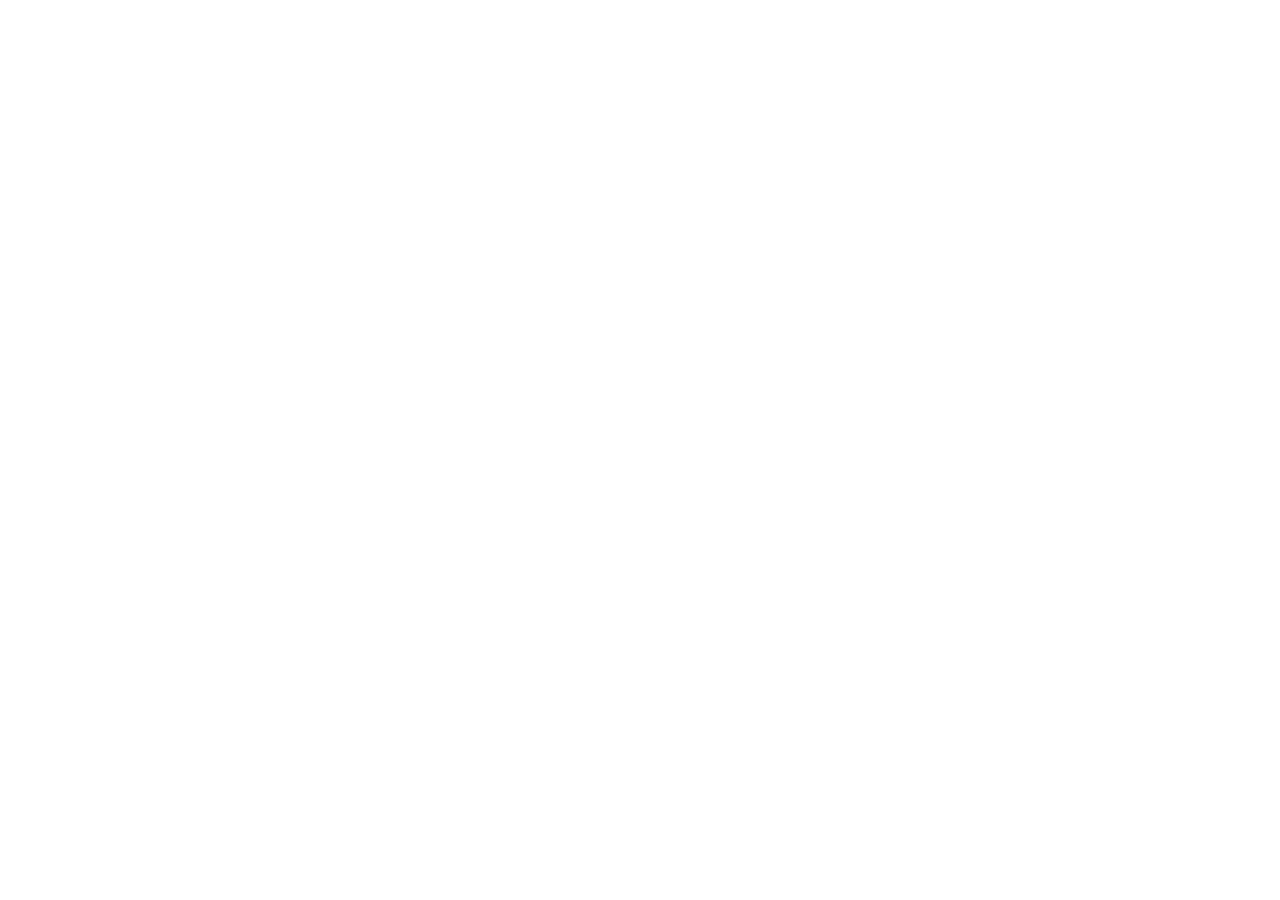
==== index.html @ db30e6fa "intial test commit" ====
<!doctype html>
<html lang="en">

<head>
<meta charset="UTF-8"/>
<meta name="viewport" content="width=device-width, initial-scale=1.0   "/>

<title>Open When Letters </title>

<link rel="stylesheet " href="style.css" />





</head>






</html>
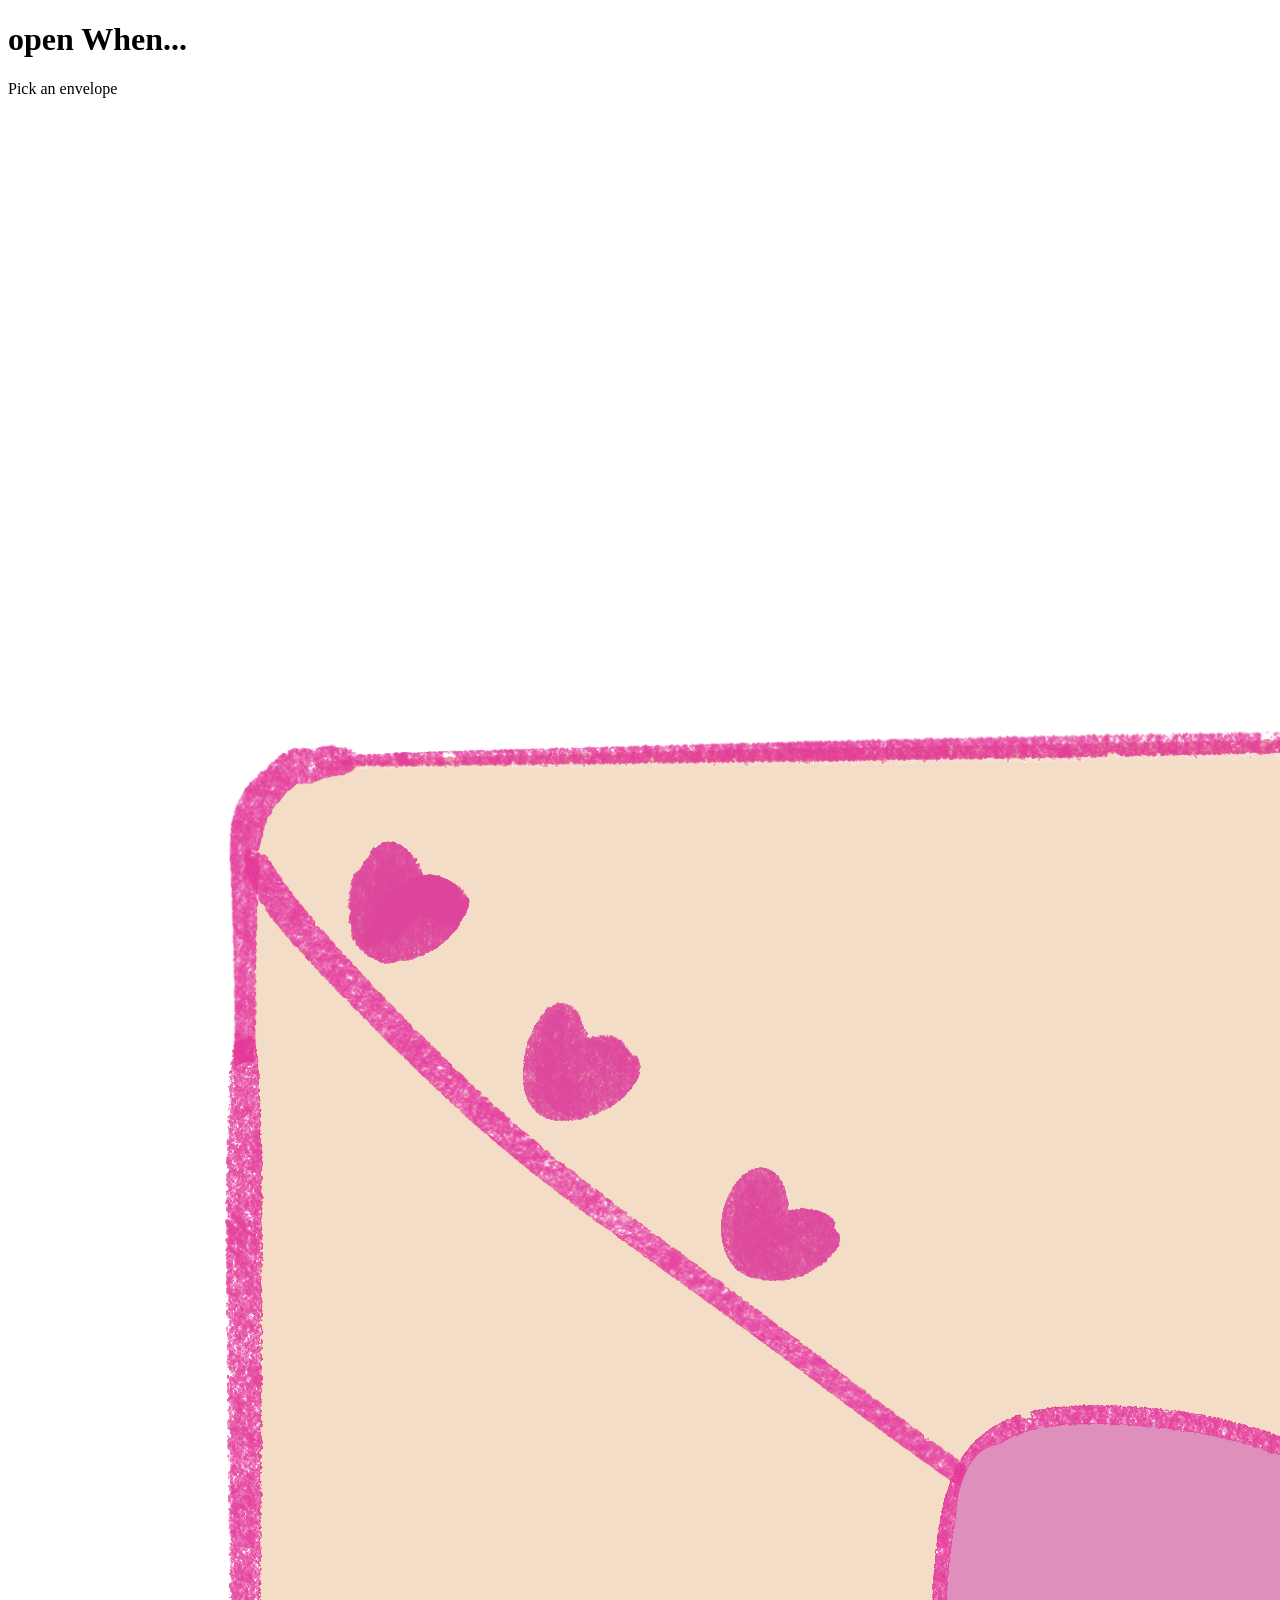
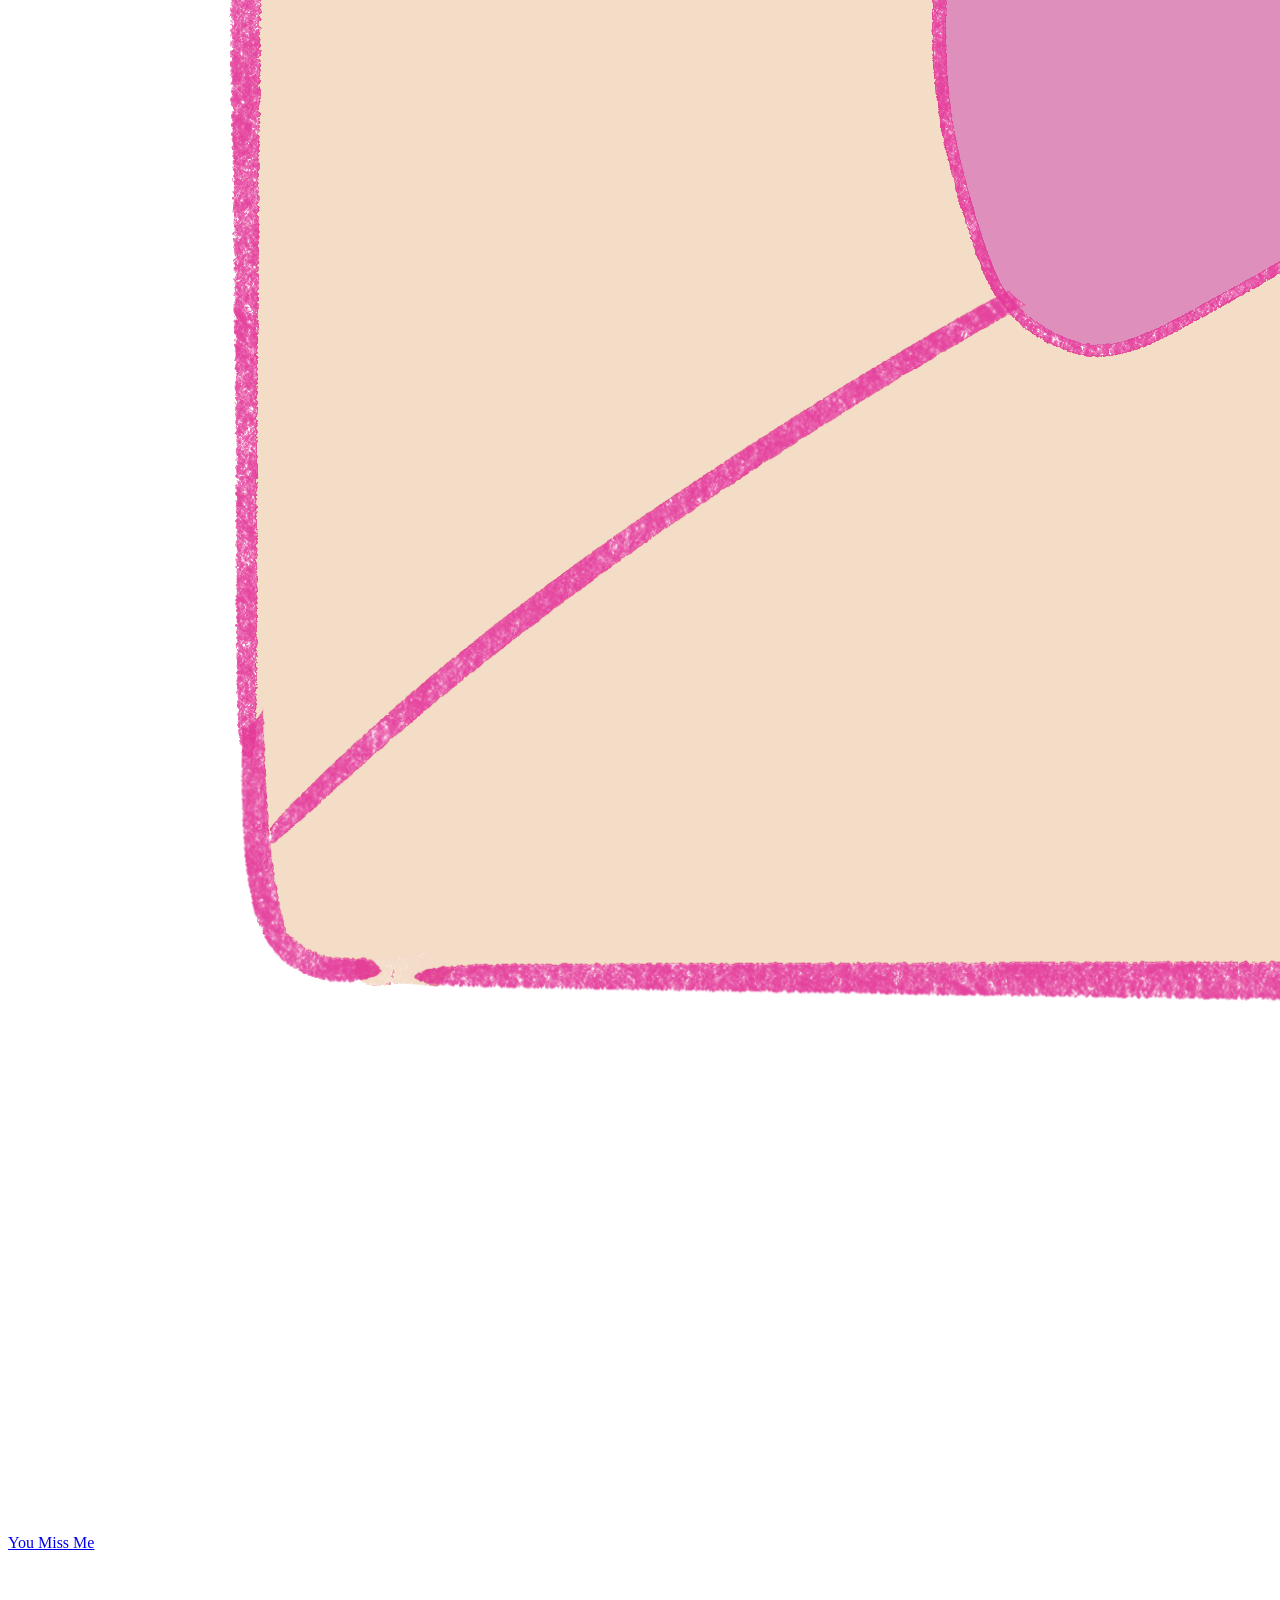
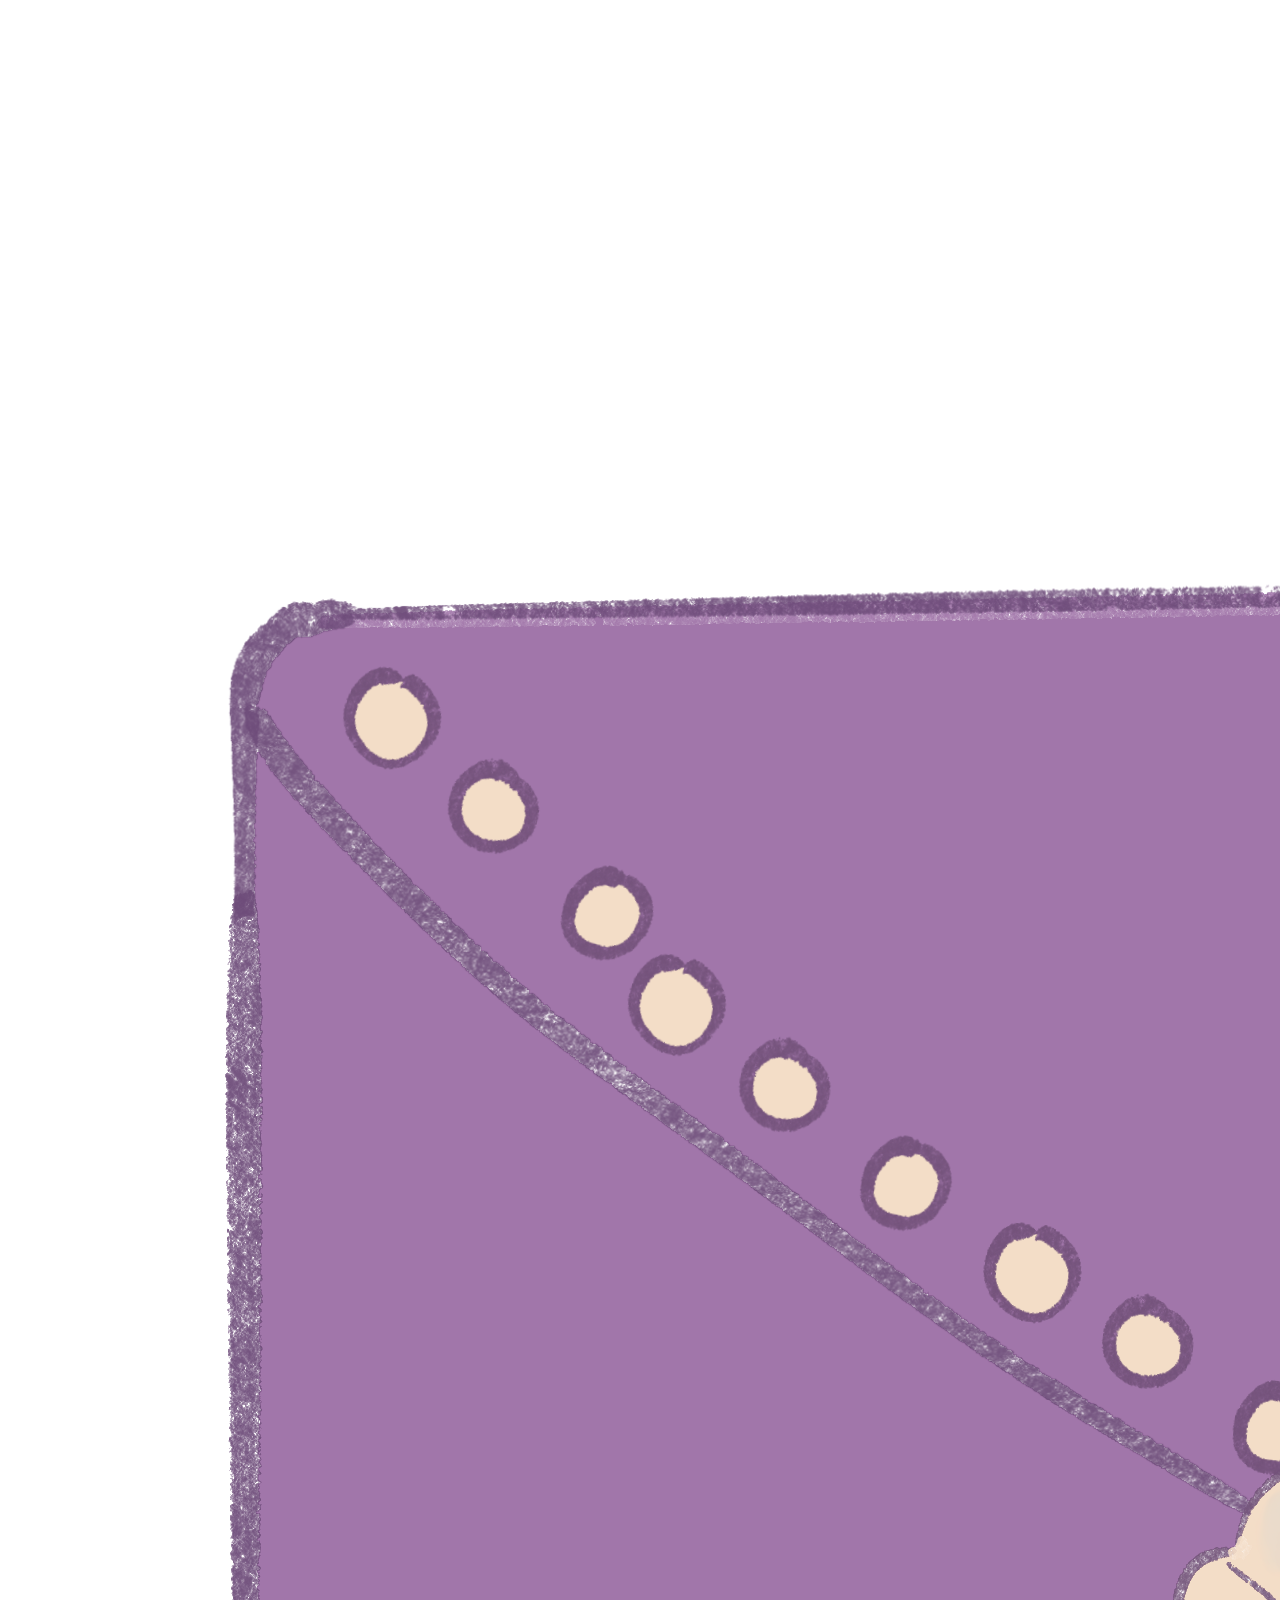
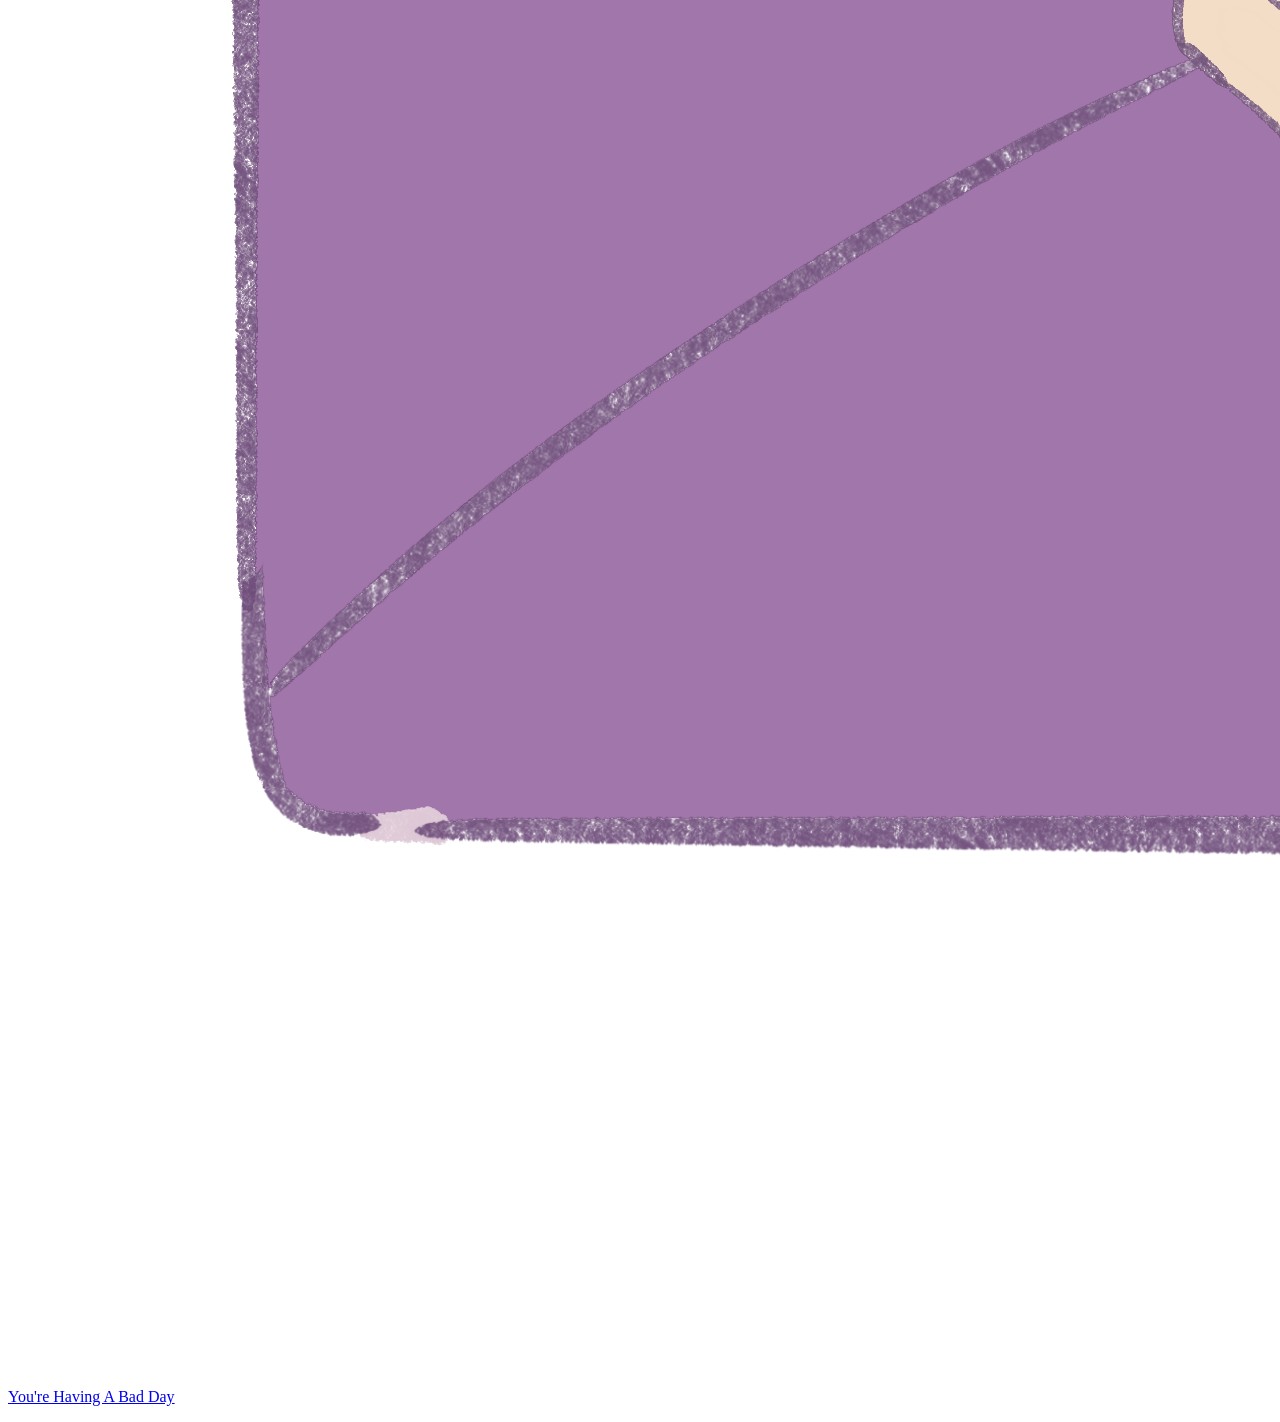
==== commit 731903ff: "add miss you and bad day letter in html" ====
--- a/index.html
+++ b/index.html
@@ -12,10 +12,50 @@
 
 
 
+</head>
+
+<body>
+
+<main class="home">
+
+    <h1> open When...</h1>
+    <p>Pick an envelope </p>
 
 
-</head>
 
+    <section class="envelope-grid ">
+
+        <a href="letter.html?letter=miss-you  " class=" envelope">
+            <img src="images/miss-you.png " alt="Open When You Miss Me "/>
+            <p> You Miss Me </p>
+
+        </a>
+
+<a href =" letter.html?letter=bad-day" class="envelope">
+    <img src="images/bad-day.png" alt="Open when You're Having A Bad Day"/> 
+    
+<p>You're Having A Bad Day </p>
+
+</a>
+<a href="letter.html?letter=need-a-hug" class="envelope" />
+
+
+
+
+</a>
+
+
+
+
+
+    </section>
+
+
+
+</main>
+
+
+</body>
 
 
 
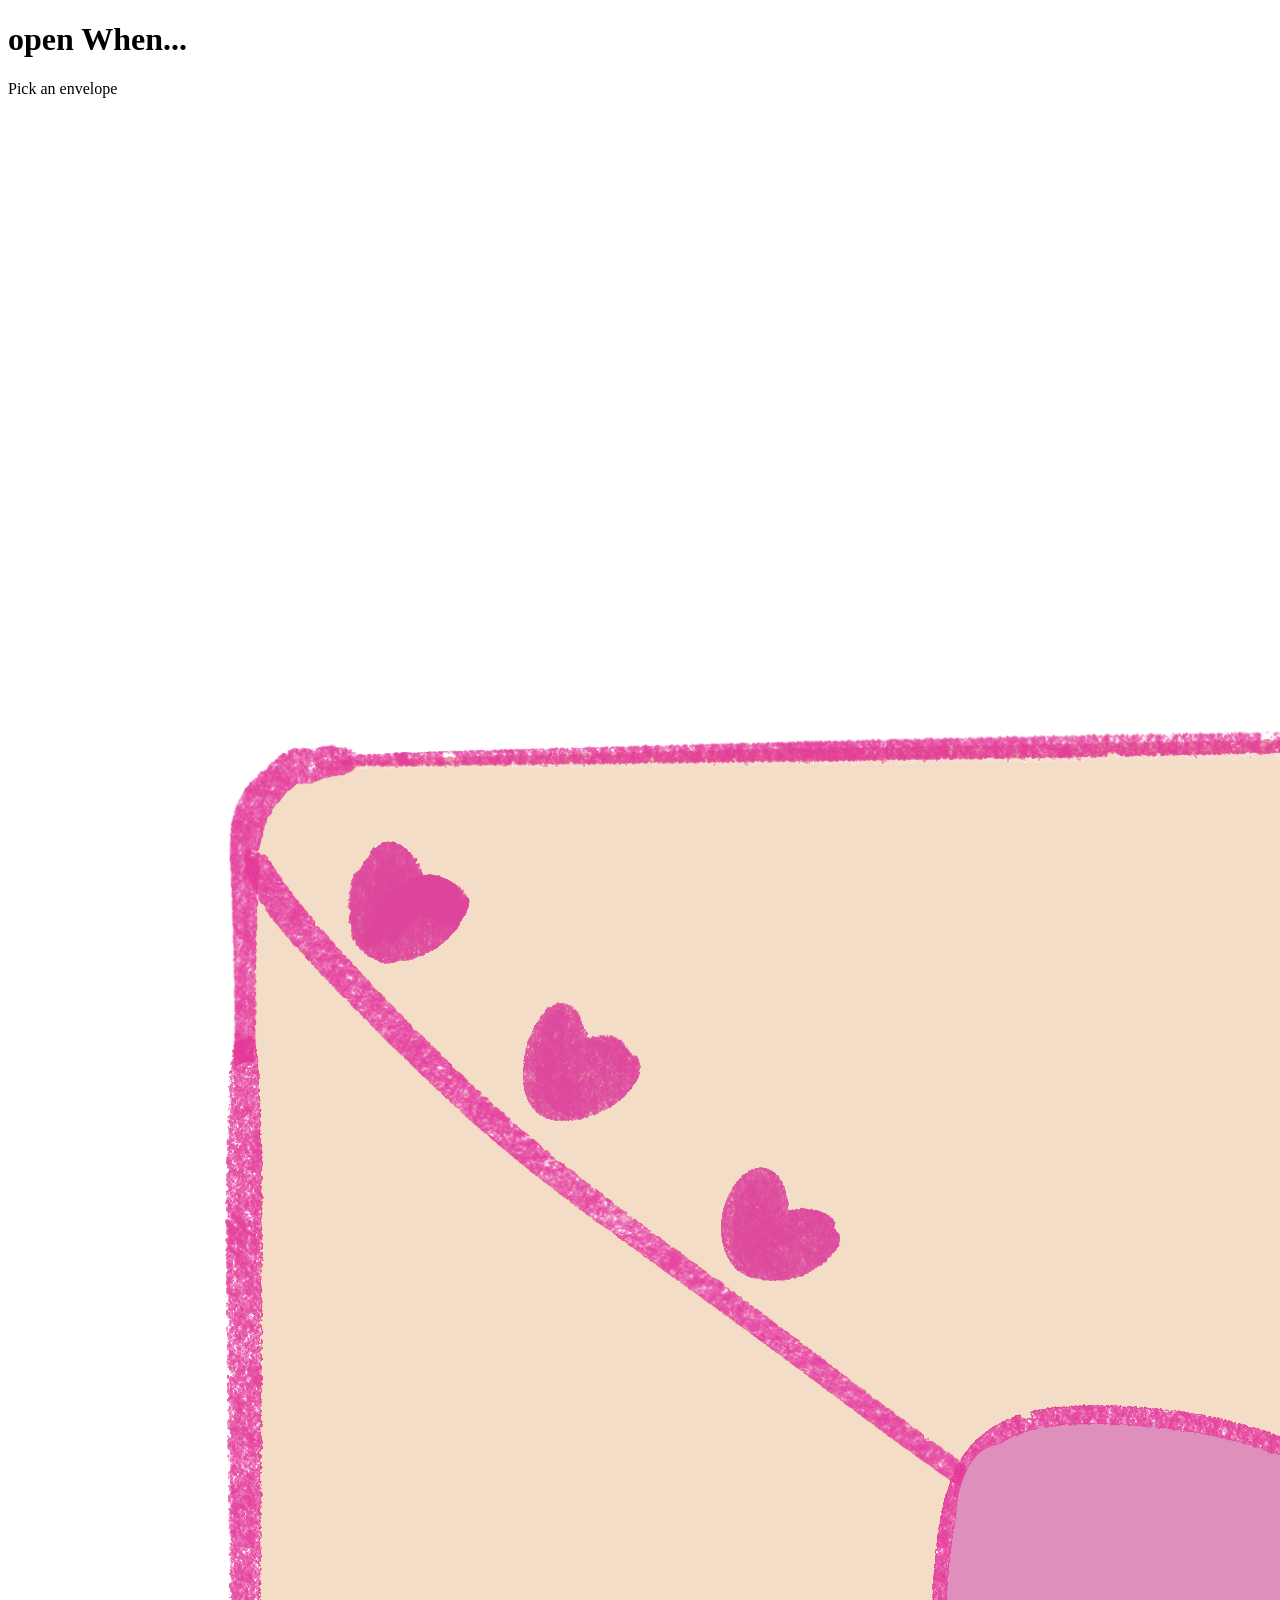
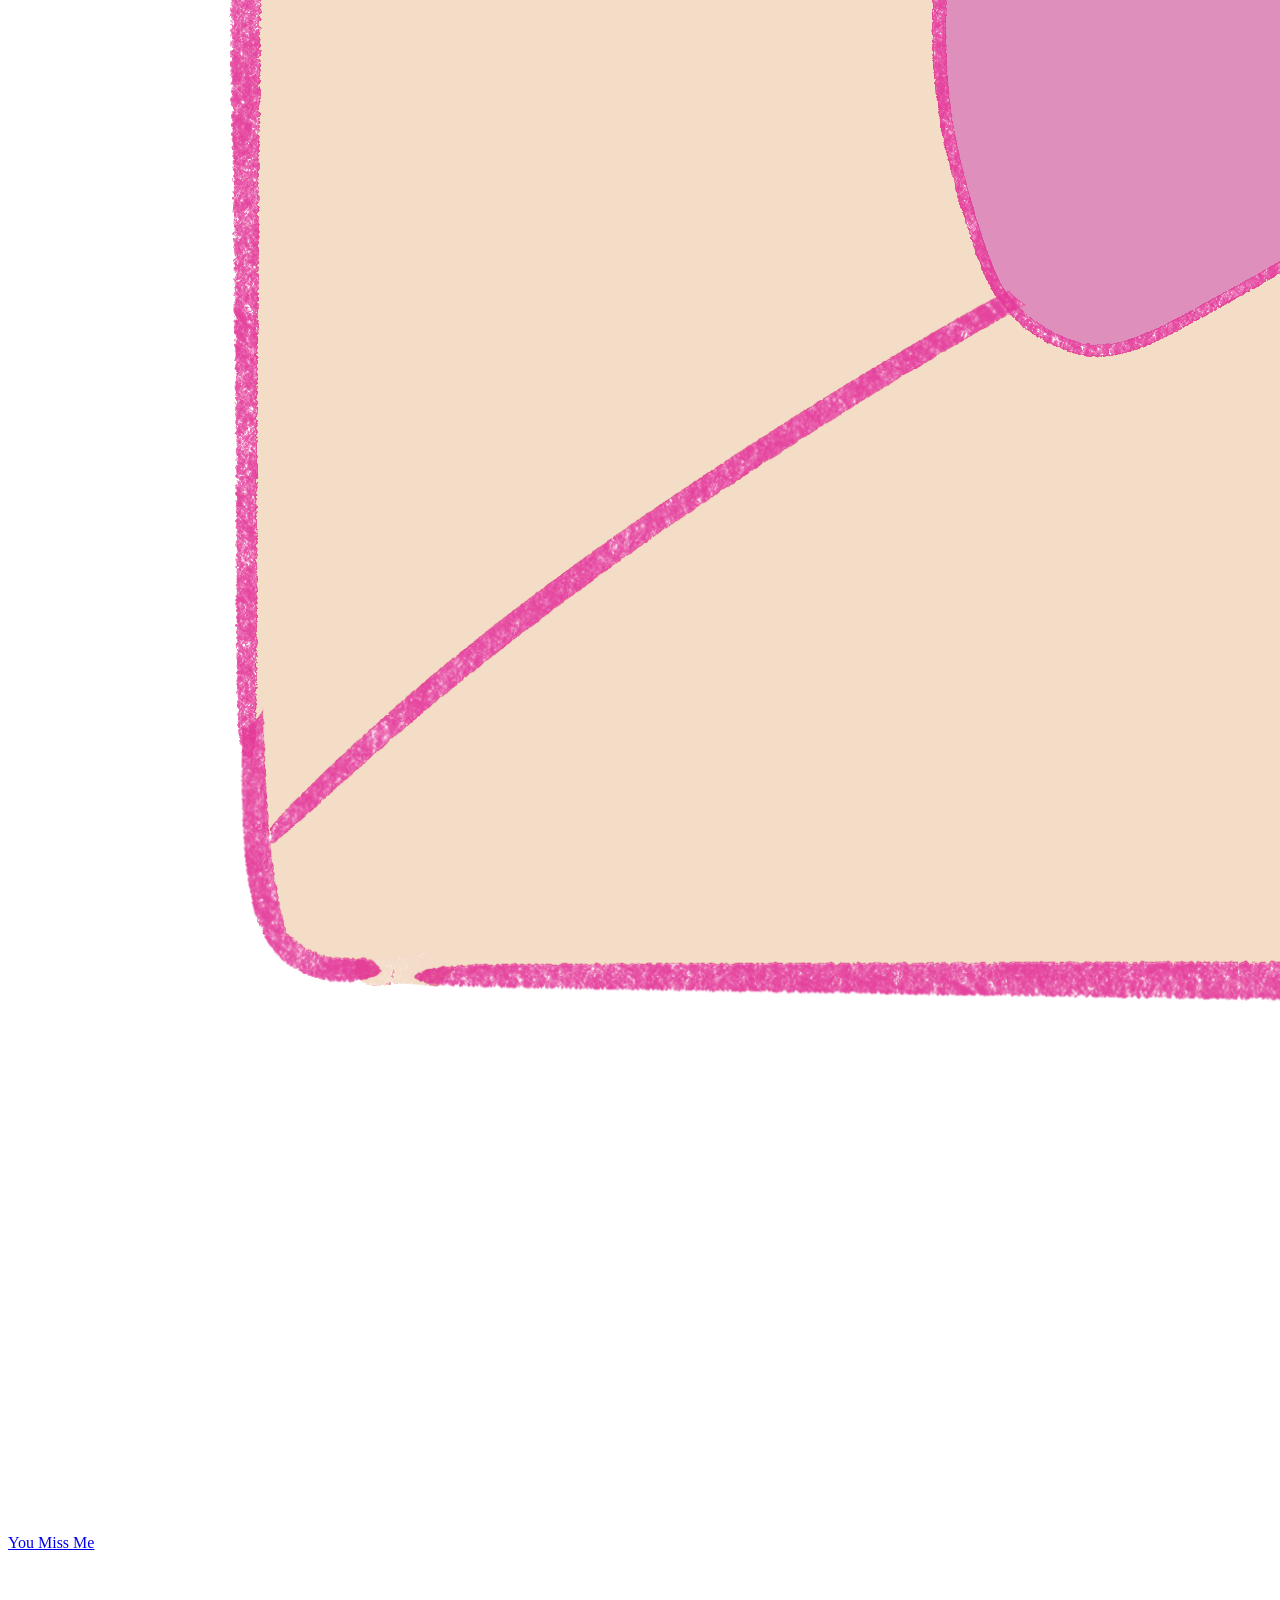
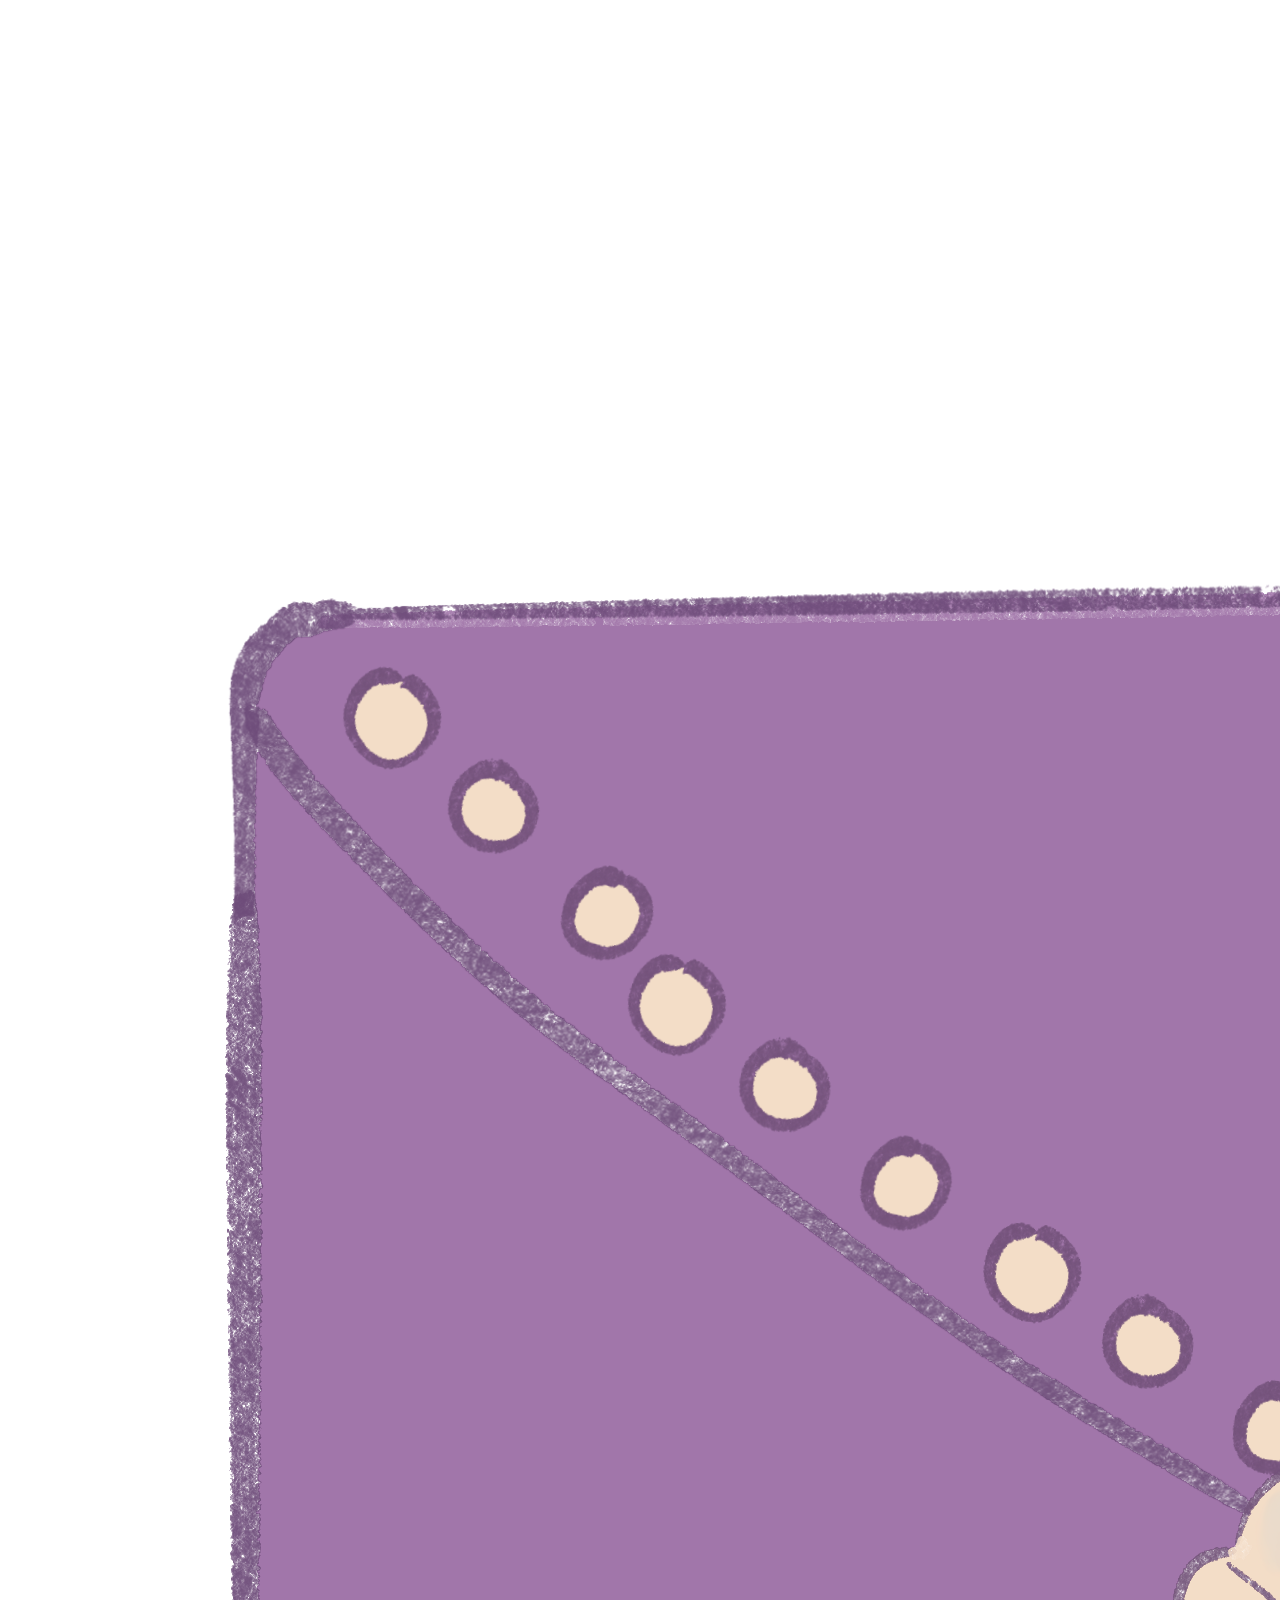
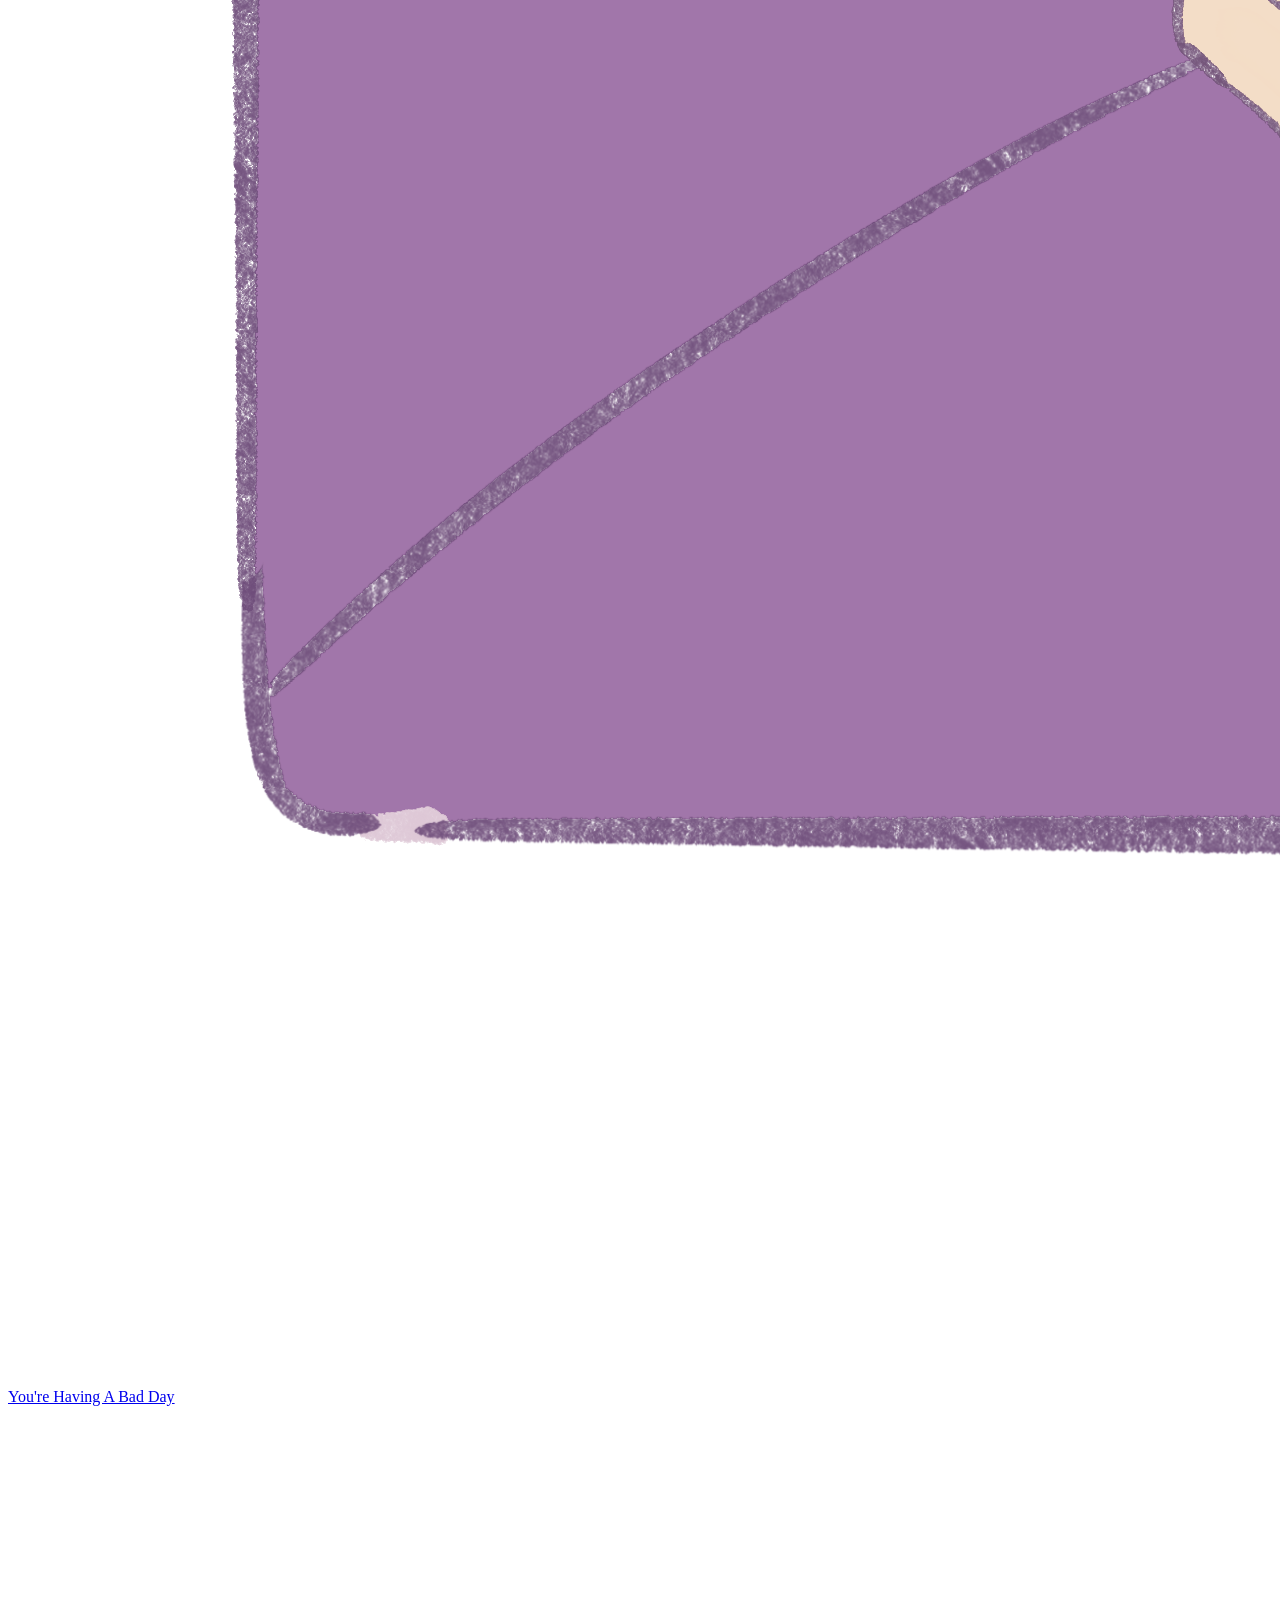
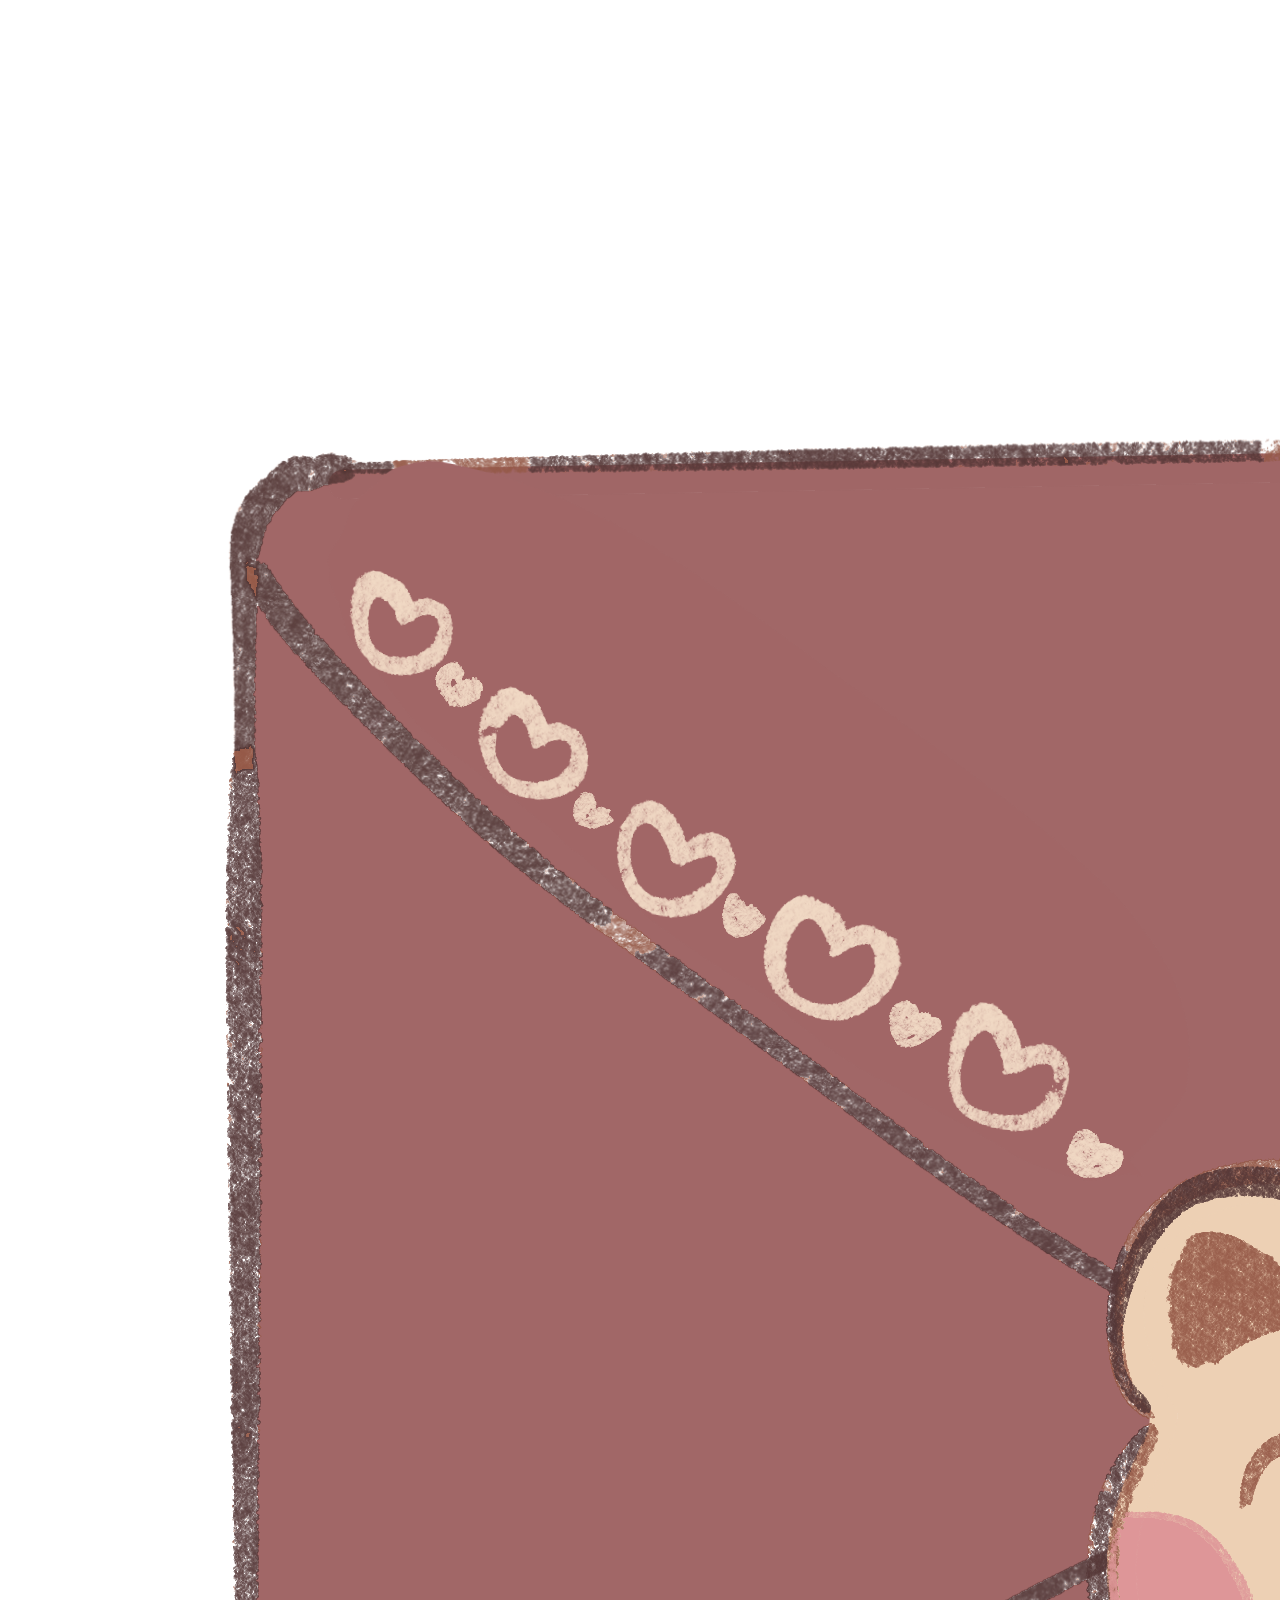
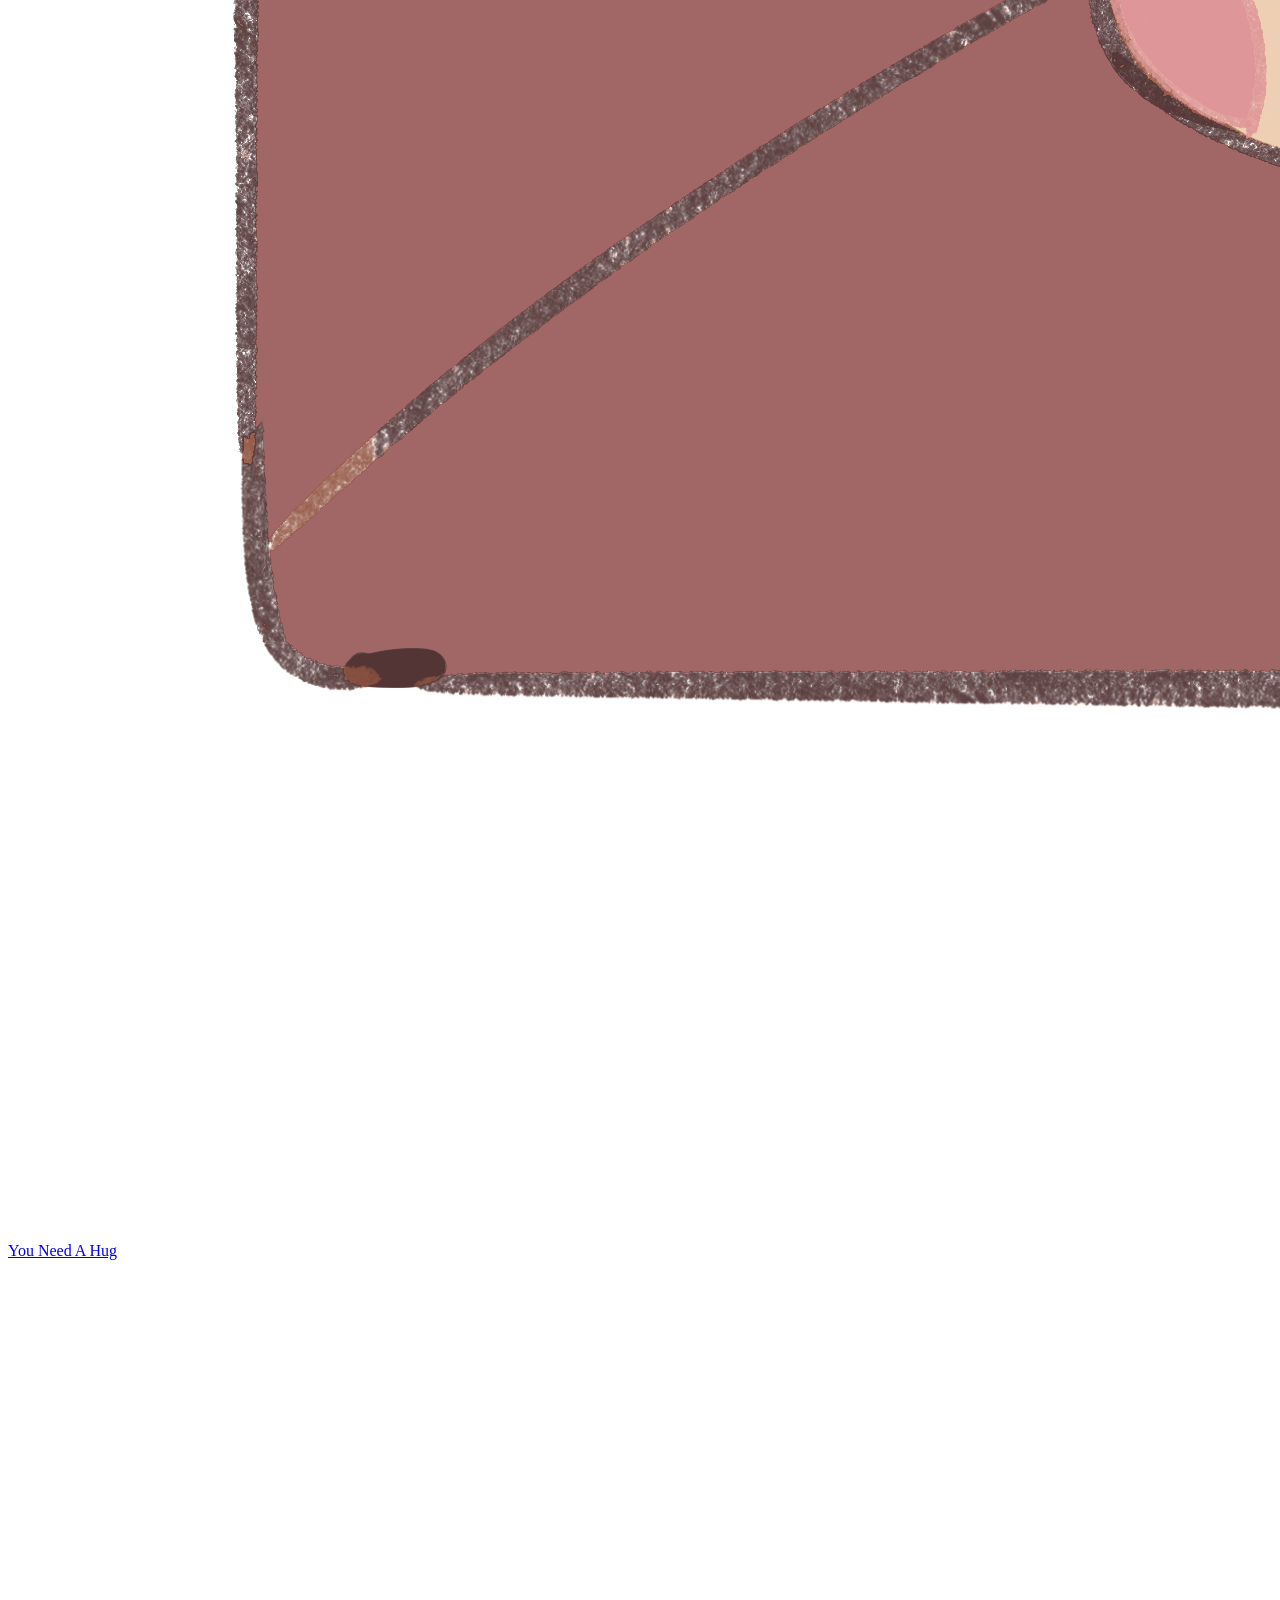
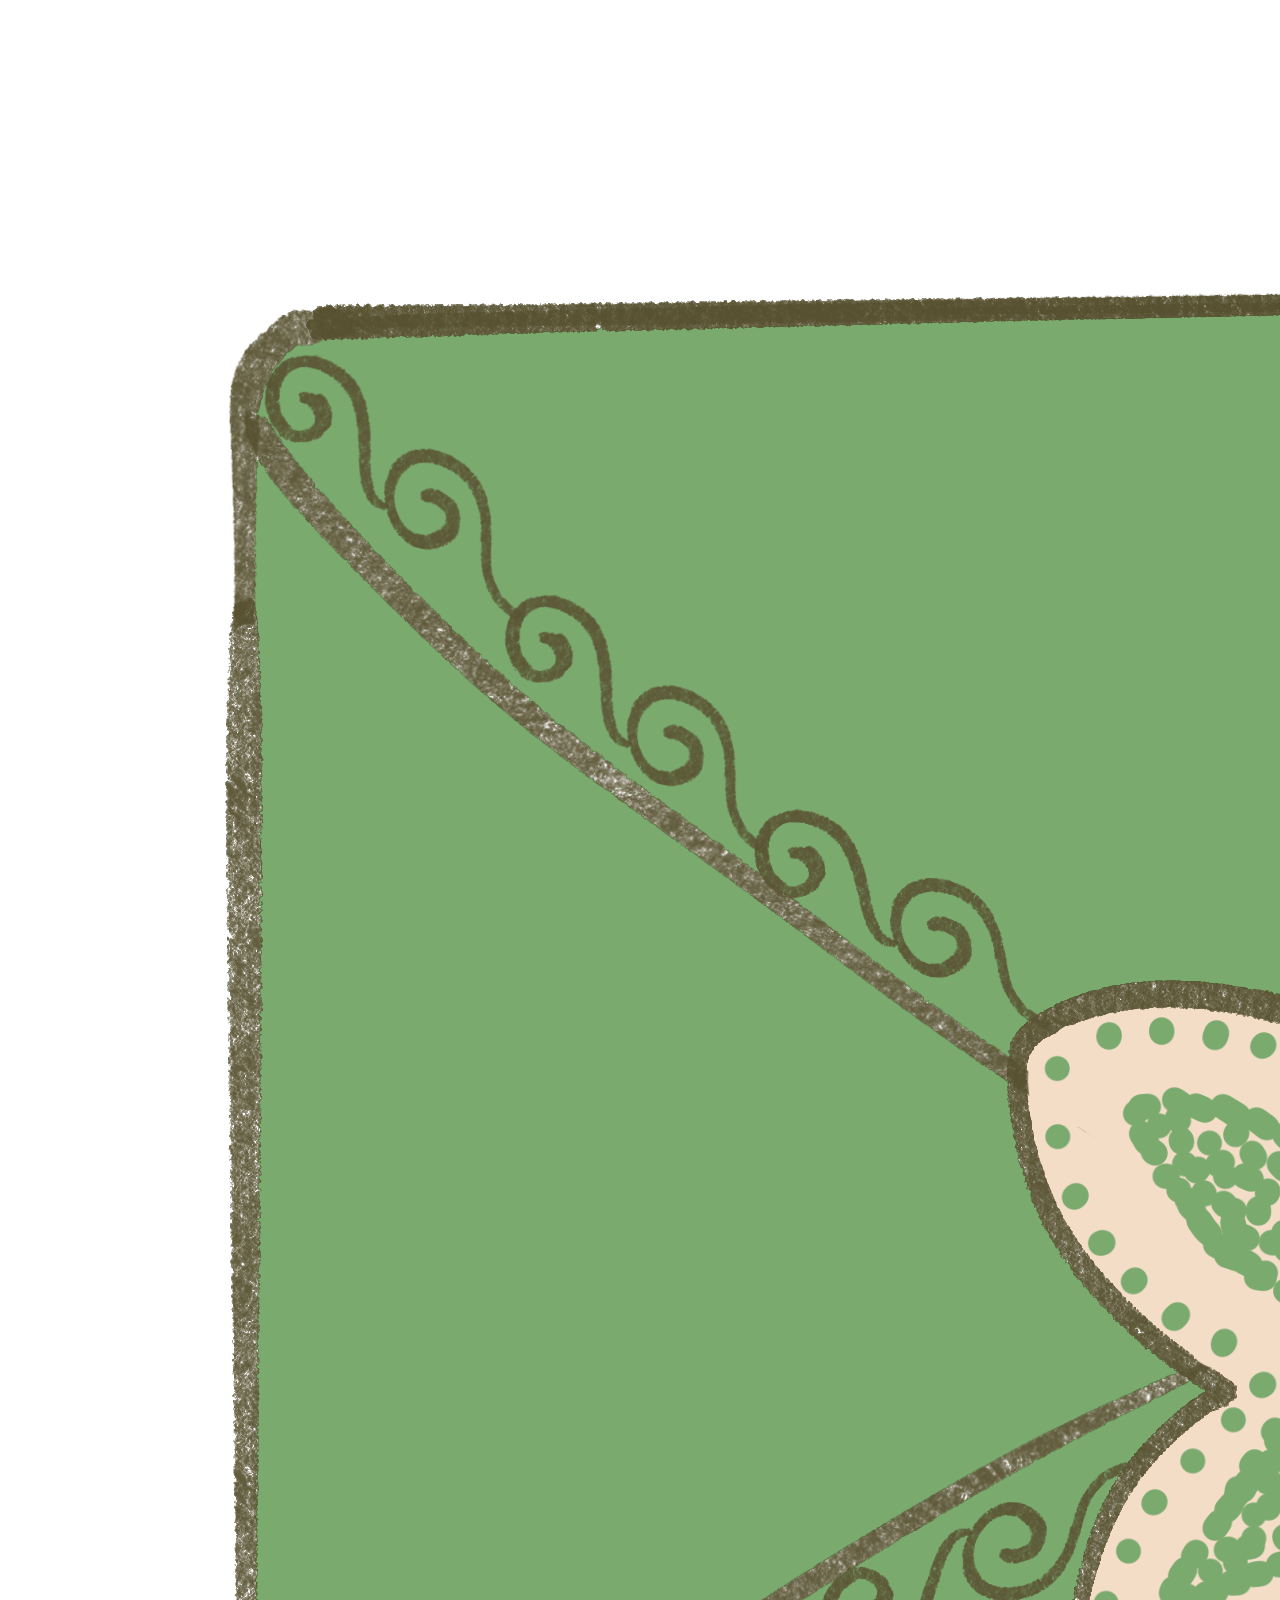
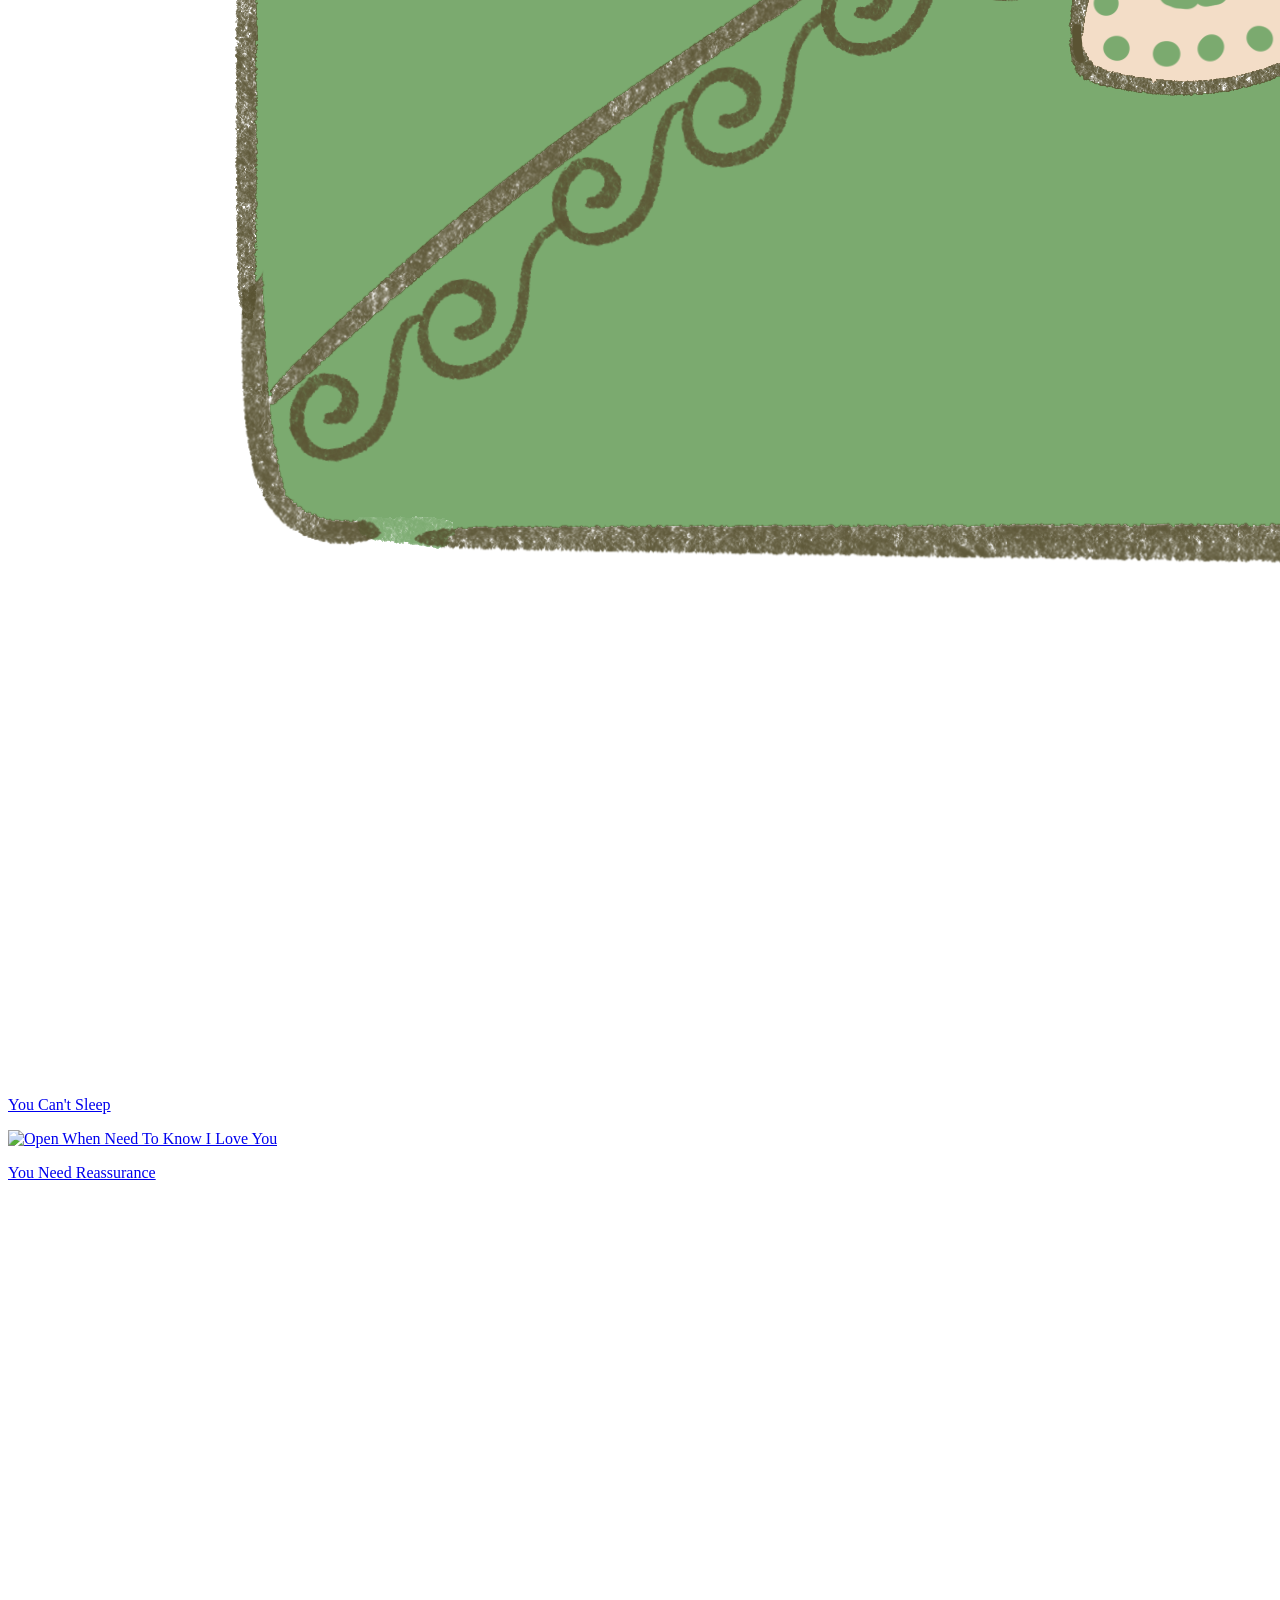
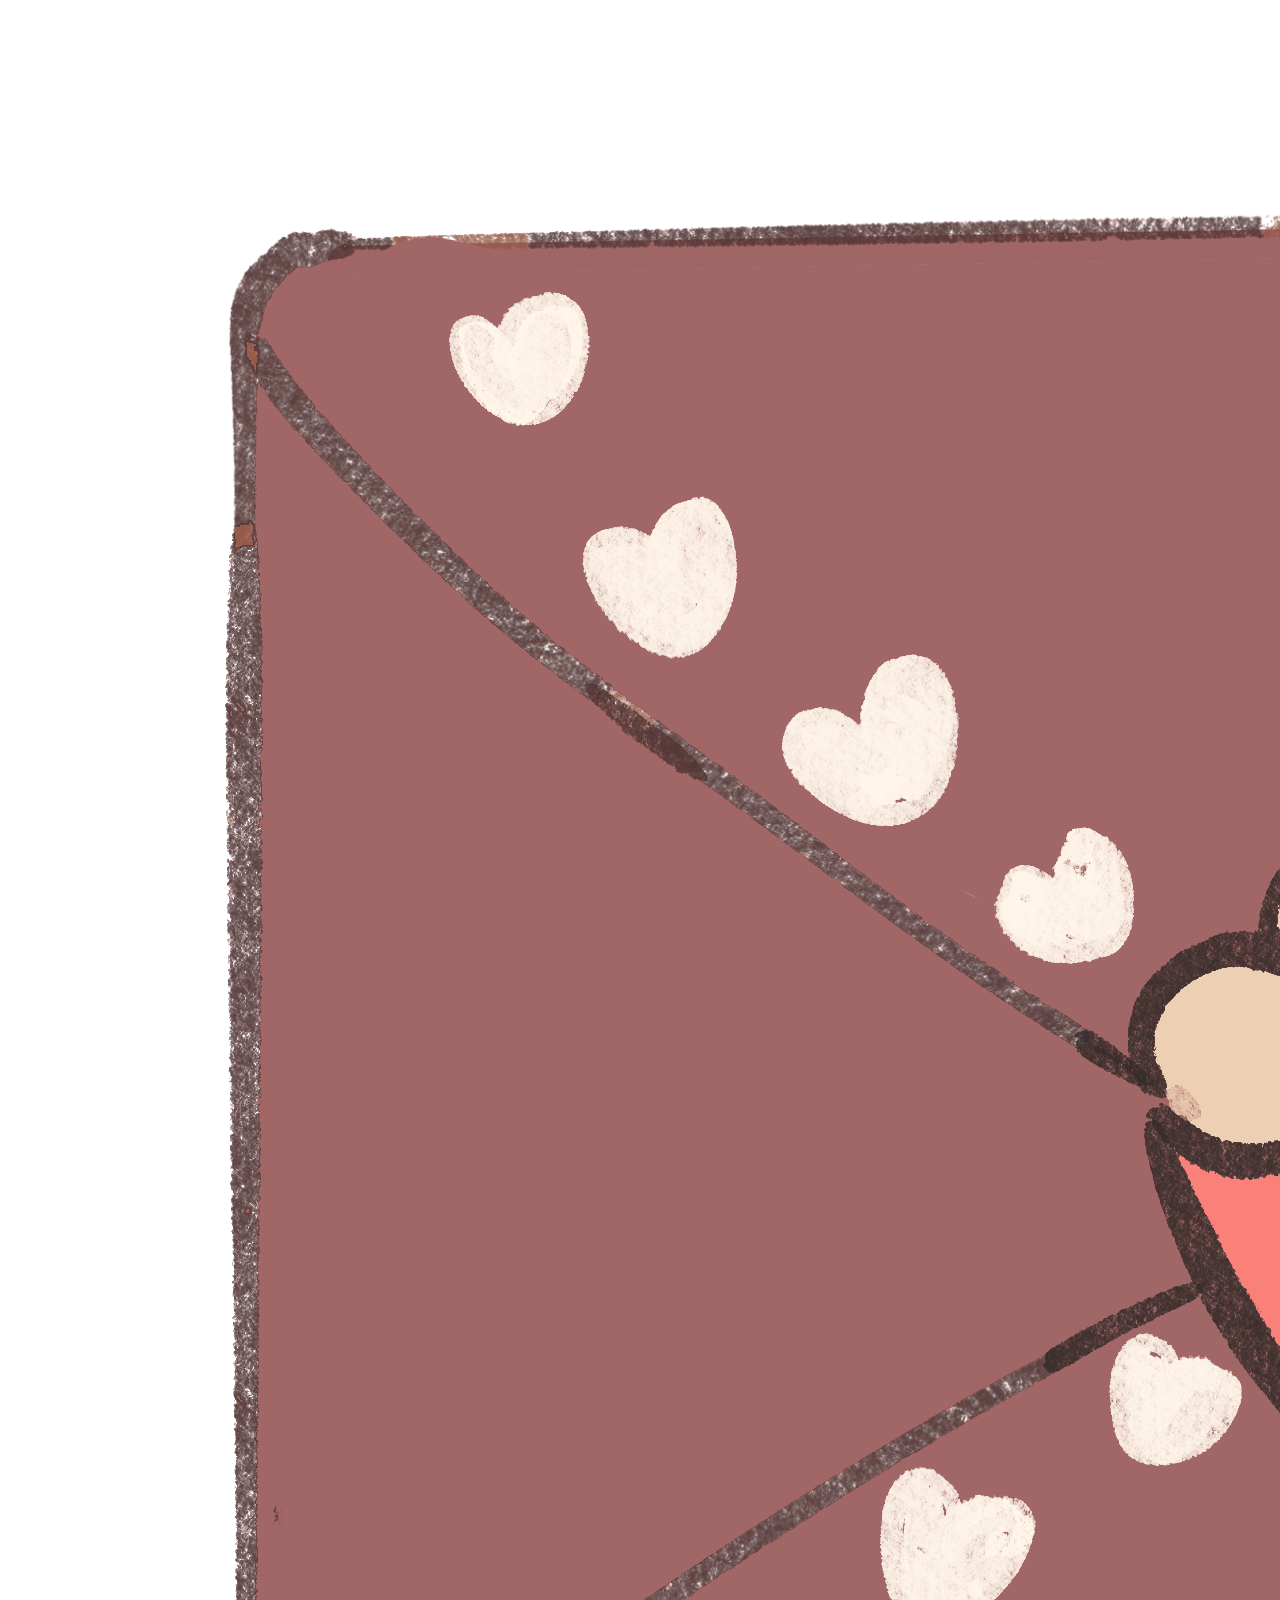
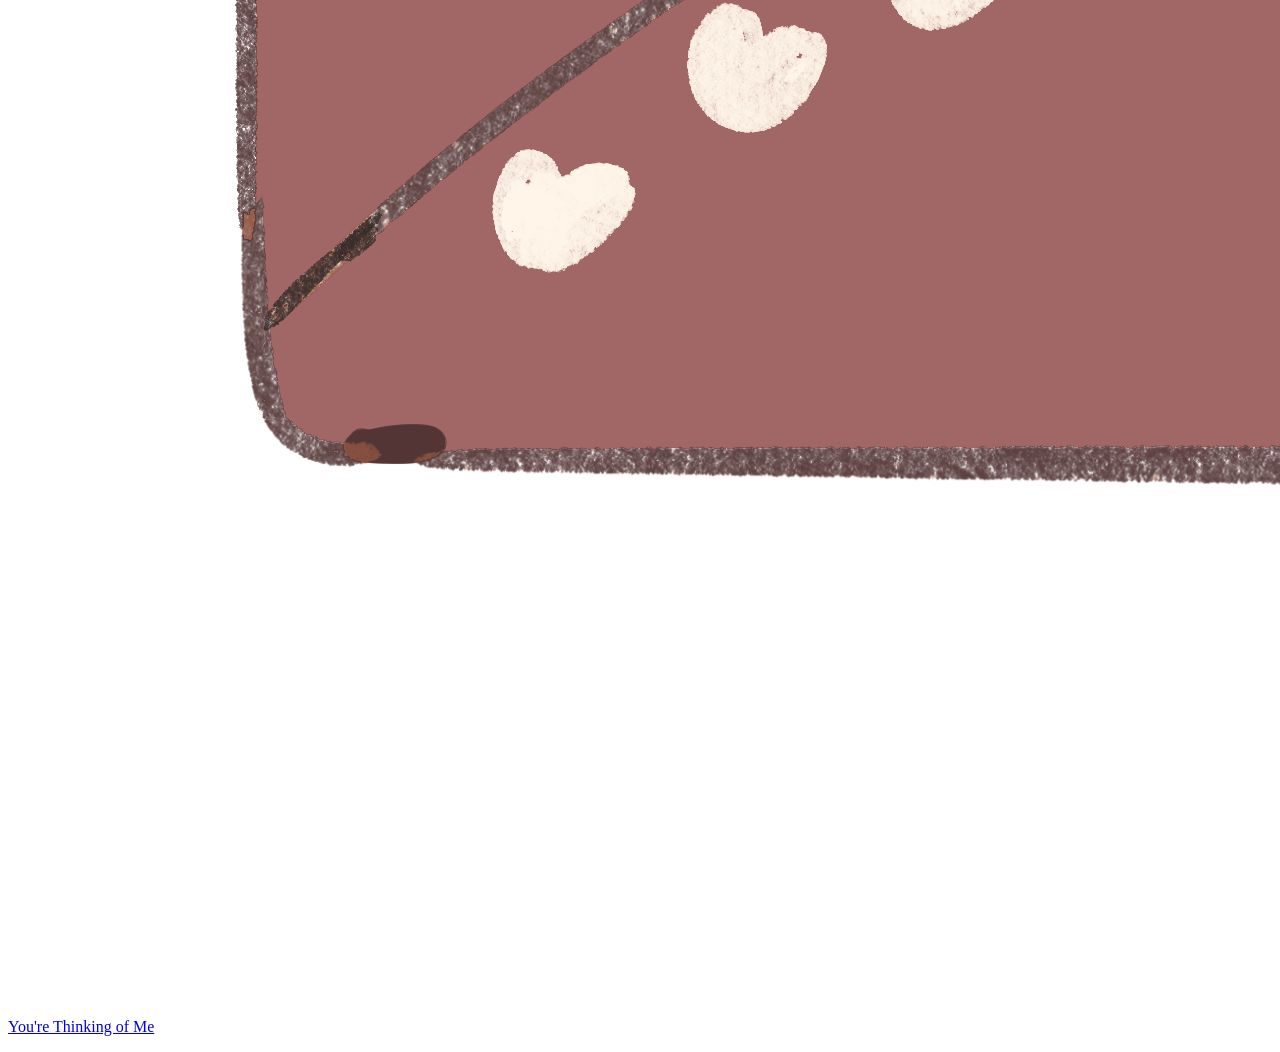
==== commit 3d51d104: "add the rest 4 letters" ====
--- a/index.html
+++ b/index.html
@@ -38,10 +38,28 @@
 
 </a>
 <a href="letter.html?letter=need-a-hug" class="envelope" />
+<img src=" images/need-a-hug.png" alt=" Open when You're Having A Bad Day "/>
+<p>You Need A Hug</p>
+
+</a>
+
+<a href="letter.html?letter=cant-sleep "  class=" envelope ">
+    <img src="images/cant-sleep.png " alt="Open When You Can't Sleep"/>
+    <p> You Can't Sleep</p>
+
+
+</a>
+<a href=" letter.html?letter=love-you" class=" envelope">
+    <img src=" " alt=" Open When Need To Know I Love You" />
+    <p> You Need Reassurance</p>
 
 
 
+</a>
+<a href = "letter.html?letter=thinking-of-you" class=" envelope"> 
+    <img src="images/thinking-of-you.png " alt=" Open When You're Thinking of Me"/>
 
+<p> You're Thinking of Me</p>
 </a>
 
 
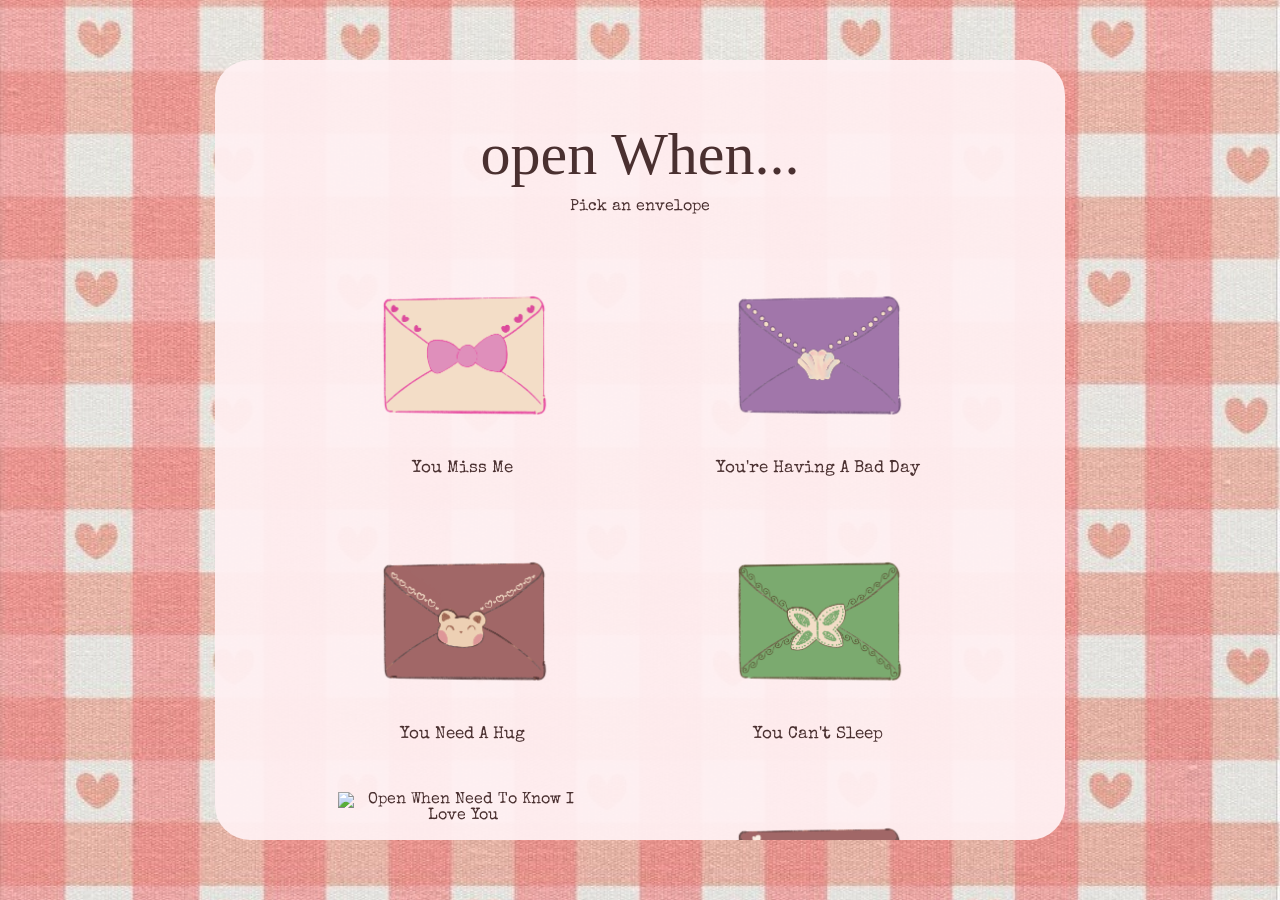
==== commit 29380c93: "fix love-you png" ====
--- a/index.html
+++ b/index.html
@@ -49,7 +49,7 @@
 
 
 </a>
-<a href=" letter.html?letter=love-you" class=" envelope">
+<a href="letter.html?letter=love-you" class=" envelope">
     <img src=" " alt=" Open When Need To Know I Love You" />
     <p> You Need Reassurance</p>
 
--- a/style.css
+++ b/style.css
@@ -0,0 +1,114 @@
+@import url('https://fonts.googleapis.com/css2?family=Monsieur+La+Doulaise&family=Special+Elite&display=swap');
+
+*{
+box-sizing: border-box;
+
+
+}
+
+body{
+    margin:0;
+    min-height:100vh;
+
+    background-image:url("images/bg.jpg");
+    background-size:cover;
+    background-position:center;
+    background-repeat: no-repeat;
+    background-attachment:fixed;
+
+color:#4a3030;
+font-family: "Special Elite",monospace;
+
+display:flex;
+align-items:center;
+
+justify-content:center;
+
+}
+
+a{
+    color: inherit;
+}
+
+.home{
+    width:850px;
+    max-width:90vw;
+
+    height:780px;
+    max-height:90vh;
+
+    background:rgba(255,241,243,0.94);
+
+    border-radius:35px;
+    padding:60px 70px;
+
+    overflow-y:auto;
+
+    scrollbar-width:none;
+    -ms-overflow-style:none;
+
+}
+.home::-webkit-scrollbar{
+
+    display:none;
+
+}
+
+.home h1{
+
+    margin:0 0 10px;
+    font-family:" Monsieur La Doulaise", cursive;
+    font-size:60px;
+    font-weight:400;
+    text-align:center;
+
+}
+.home >p{
+
+    margin: 0 0 45px;
+    text-align:center;
+}
+
+.envelope-grid{
+
+    display:grid;
+
+    grid-template-columns: 1fr 1fr;
+
+    gap:45px 60px;
+    width:650px;
+    max-width:100%;
+    margin: 0 auto;
+}
+
+.envelope{
+
+    width:260px;
+    justify-self:center;
+    text-align:center;
+    text-decoration:none;
+    transition:transform 0.2s ease;
+}
+
+.envelope img{
+    display:block;
+
+    width:250px;
+    height:185px;
+    margin:0 auto;
+
+    object-fit:contain;
+
+}
+
+.envelope p{
+    margin:12px 0 0;
+    font-size:17px;
+    line-height:1.4;
+
+}
+.envelope:hover{
+
+    transform: translateY(-6px);
+
+}
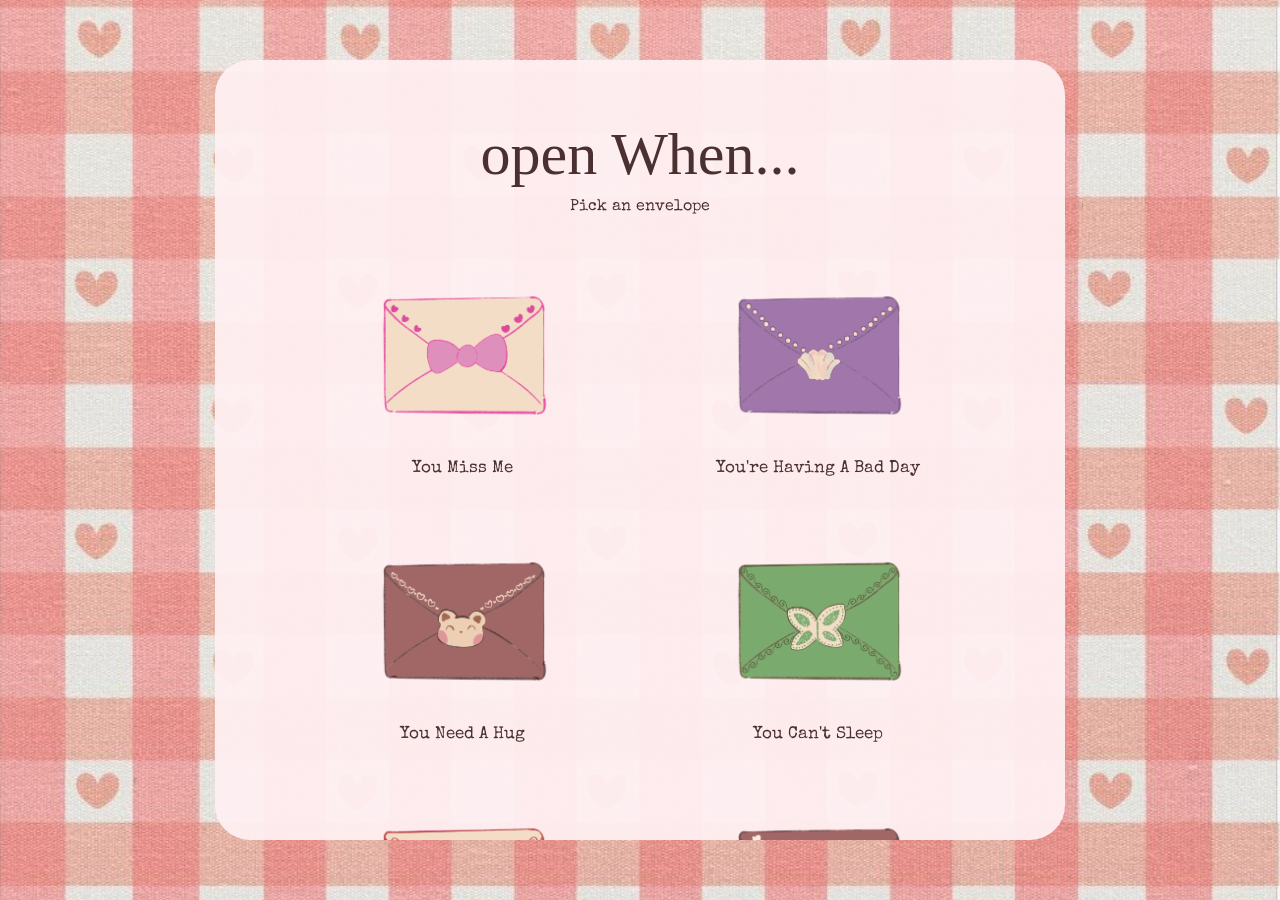
==== commit 9dd53573: "fix love-you png error" ====
--- a/index.html
+++ b/index.html
@@ -31,7 +31,7 @@
 
         </a>
 
-<a href =" letter.html?letter=bad-day" class="envelope">
+<a href ="letter.html?letter=bad-day" class="envelope">
     <img src="images/bad-day.png" alt="Open when You're Having A Bad Day"/> 
     
 <p>You're Having A Bad Day </p>
@@ -50,7 +50,7 @@
 
 </a>
 <a href="letter.html?letter=love-you" class=" envelope">
-    <img src=" " alt=" Open When Need To Know I Love You" />
+    <img src="images/love-you.png" alt=" Open When Need To Know I Love You" />
     <p> You Need Reassurance</p>
 
 
--- a/style.css
+++ b/style.css
@@ -111,4 +111,168 @@
 
     transform: translateY(-6px);
 
+}
+
+.letter-container{
+
+position:relative;
+width:700px;
+max-width : 90vw;
+margin-top:30px; 
+
+}
+.opening-gif{
+display:block;
+width:100%;
+height:auto;
+
+
+}
+.letter-text{
+
+position:absolute;
+top:50%;
+left:50%;
+
+transform:translate(-50%,-50%);
+
+width:55%;
+
+text-align:center;
+opacity:1;
+transition:opacity 1.5s ease;
+
+}
+.letter-text.hidden{
+
+    opacity:0;
+}
+
+.letter-text h1 {
+
+    margin:0 0 20px;
+    font-size: 24px;
+    font-weight:normal;
+
+
+}
+.letter-text p{
+
+    margin:0;
+    font-size:16px;
+    line-height:1.6
+}
+
+.back-line{
+
+    margin-top:30px;
+    font-size:14px;
+    text-decoration:none;
+}
+.back-link:hover{
+text-decoration:underline;
+
+}
+
+@media (max-width:60px){
+
+body{
+    padding:20px 0;
+}
+
+.home{
+
+    width:90vw;
+
+    height:80vh;
+    padding:40px 15px;
+    border-radius:25px;
+    overflow-y:auto;
+
+    scrollbar-width:none;
+    -ms-overflow-style:none;
+
+}
+
+.home::-webkit-scrollbar{
+
+    display:none;
+}
+.home h1{
+
+    font-size:42px;
+}
+
+.home > p{
+
+    margin-bottom:30px;
+}
+
+.envelope-grid{
+
+    width:100%;
+
+    grid-template-columns: 1fr 1fr;
+
+    gap:30px 0;
+
+    justify-items:center;
+
+}
+.envelope{
+
+    width:150px;
+
+    justify-self:center;
+
+}
+
+.envelope img{
+
+    width:150px;
+    height:115px;
+}
+
+.envelope p{
+
+    margin-top:8px;
+    font-size:14px;
+}
+
+
+.letter-page{
+
+    padding:30px 15px;
+}
+
+.letter-container{
+    width:95vw;
+    margin-top:20px;
+}
+
+.letter-text{
+
+    width:50%;
+}
+
+.letter-text h1{
+
+    margin-bottom:12px;
+    font-size:18px;
+}
+
+.letter-text p{
+
+    font-size:12px;
+    line-height:1.5;
+}
+
+.back-line{
+
+    margin-top:20px;
+    font-size:13px;
+
+}
+
+
 }
